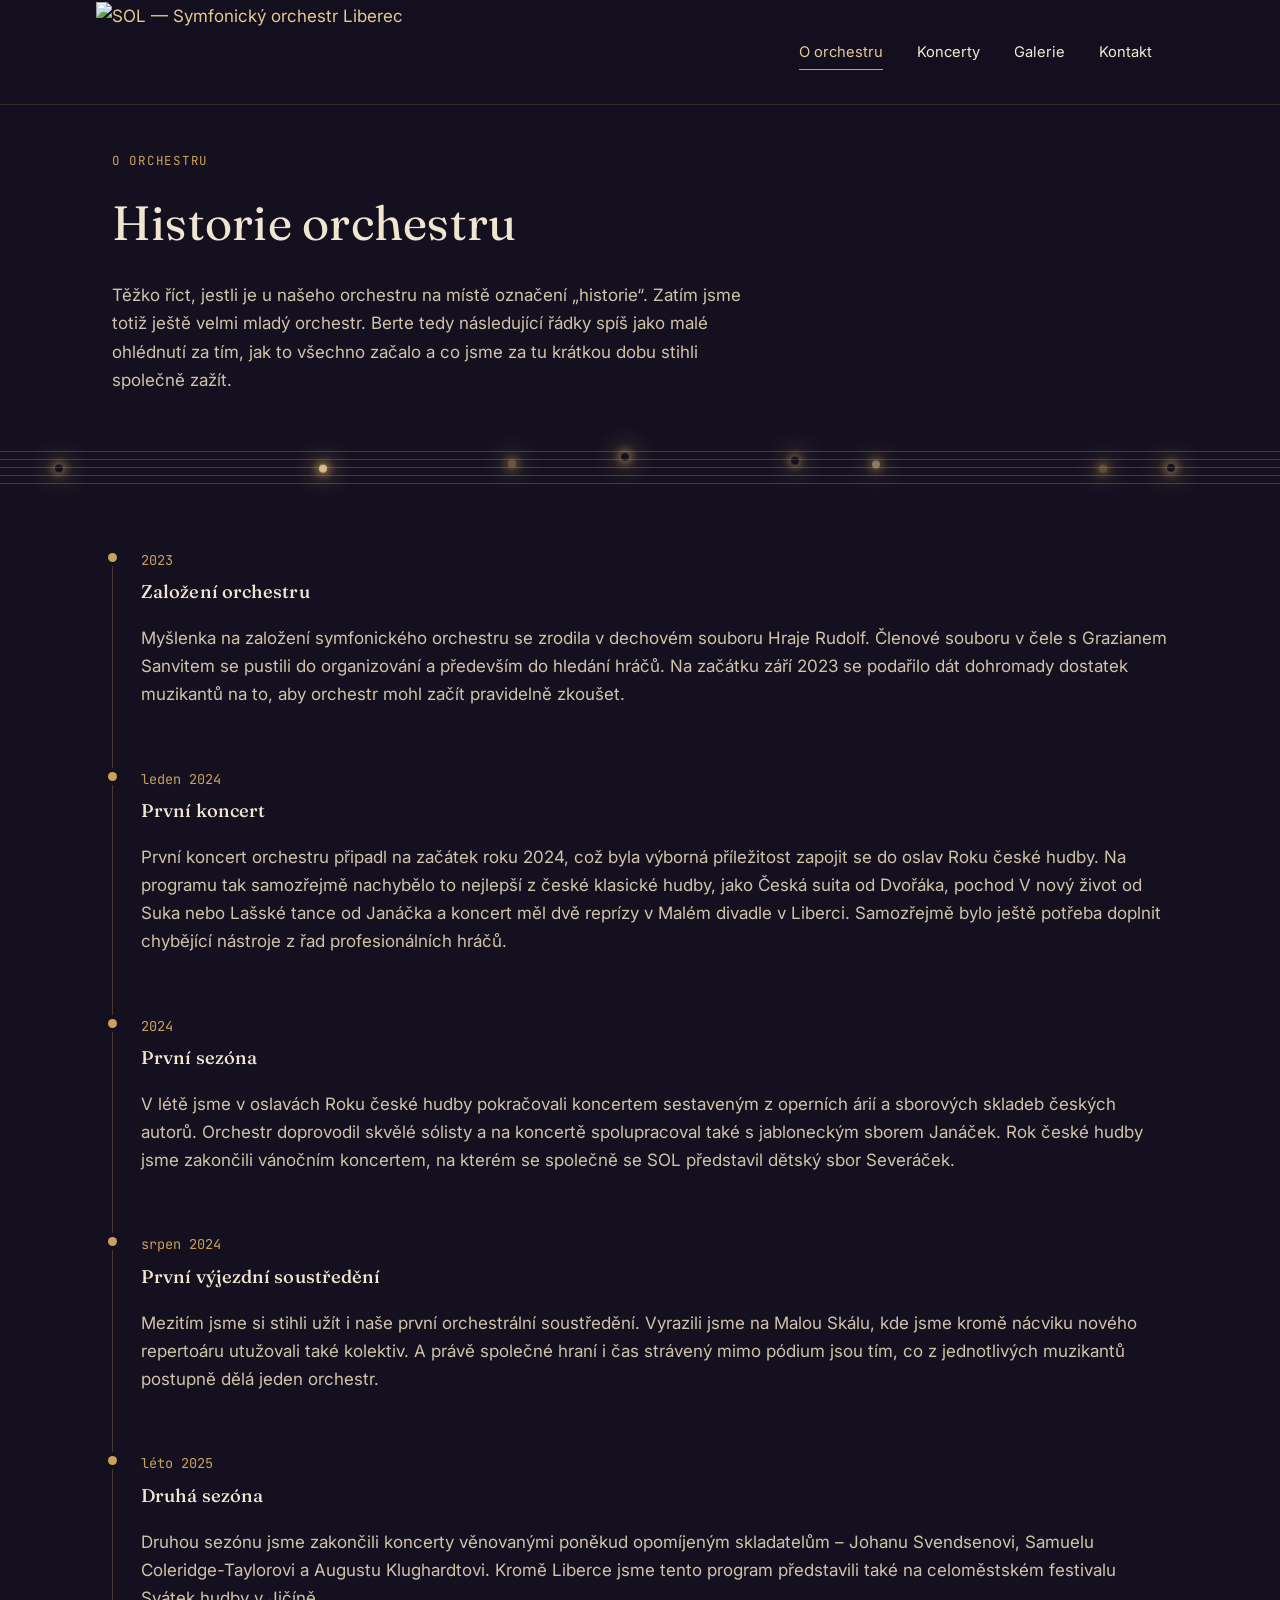
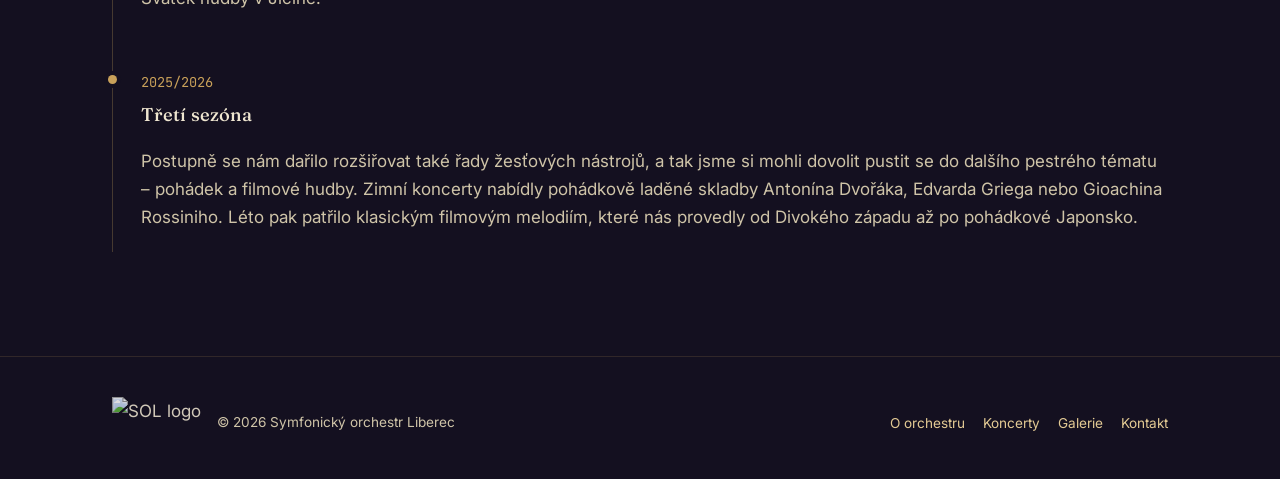
==== historie.html @ 31f2cf63 "Add files via upload" ====
<!DOCTYPE html>
<html lang="cs">
<head>
<meta charset="UTF-8">
<meta name="viewport" content="width=device-width, initial-scale=1.0">
<title>Historie orchestru — Symfonický orchestr Liberec</title>
<link rel="stylesheet" href="style.css">
</head>
<body>

<header class="site">
  <div class="nav-inner">
    <a href="index.html" class="brand"><img src="assets/sol-logo-white.png" alt="SOL — Symfonický orchestr Liberec" class="logo"></a>
    <nav class="primary">
      <ul>
        <li class="has-dropdown open">
          <a href="o-nas.html" class="nav-link current">O orchestru</a>
          <ul class="dropdown">
            <li><a href="o-nas.html">O nás</a></li>
            <li><a href="historie.html" class="current">Historie orchestru</a></li>
            <li><a href="repertoar.html">Repertoár</a></li>
            <li><a href="dirigent.html">Dirigent</a></li>
            <li><a href="clenove.html">Členové</a></li>
          </ul>
        </li>
        <li><a href="koncerty.html" class="nav-link">Koncerty</a></li>
        <li><a href="galerie.html" class="nav-link">Galerie</a></li>
        <li><a href="kontakt.html" class="nav-link">Kontakt</a></li>
      </ul>
    </nav>
    <button class="nav-toggle" aria-label="Otevřít menu" aria-expanded="false">☰</button>
  </div>
</header>

<section class="tight">
  <div class="wrap">
    <span class="eyebrow">O orchestru</span>
    <h1 style="font-size: clamp(2.1rem, 4vw, 3rem); margin-top: 10px;">Historie orchestru</h1>
    <p style="max-width: 60ch; margin-top: 16px;">Těžko říct, jestli je u našeho orchestru na místě označení „historie“. Zatím jsme totiž ještě velmi mladý orchestr. Berte tedy následující řádky spíš jako malé ohlédnutí za tím, jak to všechno začalo a co jsme za tu krátkou dobu stihli společně zažít.</p>
  </div>
</section>

<div class="staff">
      <span class="note tone-a" style="--intensity:0.89; left:7.3%; top:18px;" data-speed="0.71"></span>
      <span class="note tone-c" style="--intensity:0.79; left:32.8%; top:10px;" data-speed="1.26"></span>
      <span class="note tone-c" style="--intensity:0.84; left:73.6%; top:14px;" data-speed="1.23"></span>
      <span class="note tone-c" style="--intensity:0.51; left:85.4%; top:12px;" data-speed="0.72"></span>
      <span class="note tone-c" style="--intensity:0.79; left:100.3%; top:22px;" data-speed="0.76"></span>
    </div>

<section>
  <div class="wrap">
    <div class="timeline">
      <div class="tl-item">
        <span class="year">2023</span>
        <h3>Založení orchestru</h3>
        <p>Myšlenka na založení symfonického orchestru se zrodila v dechovém souboru Hraje Rudolf. Členové souboru v čele s Grazianem Sanvitem se pustili do organizování a především do hledání hráčů. Na začátku září 2023 se podařilo dát dohromady dostatek muzikantů na to, aby orchestr mohl začít pravidelně zkoušet.</p>
      </div>
      <div class="tl-item">
        <span class="year">leden 2024</span>
        <h3>První koncert</h3>
        <p>První koncert orchestru připadl na začátek roku 2024, což byla výborná příležitost zapojit se do oslav Roku české hudby. Na programu tak samozřejmě nachybělo to nejlepší z české klasické hudby, jako Česká suita od Dvořáka, pochod V nový život od Suka nebo Lašské tance od Janáčka a koncert měl dvě reprízy v Malém divadle v Liberci. Samozřejmě bylo ještě potřeba doplnit chybějící nástroje z řad profesionálních hráčů.</p>
      </div>
      <div class="tl-item">
        <span class="year">2024</span>
        <h3>První sezóna</h3>
        <p>V létě jsme v oslavách Roku české hudby pokračovali koncertem sestaveným z operních árií a sborových skladeb českých autorů. Orchestr doprovodil skvělé sólisty a na koncertě spolupracoval také s jabloneckým sborem Janáček. Rok české hudby jsme zakončili vánočním koncertem, na kterém se společně se SOL představil dětský sbor Severáček.</p>
      </div>
      <div class="tl-item">
        <span class="year">srpen 2024</span>
        <h3>První výjezdní soustředění</h3>
        <p>Mezitím jsme si stihli užít i naše první orchestrální soustředění. Vyrazili jsme na Malou Skálu, kde jsme kromě nácviku nového repertoáru utužovali také kolektiv. A právě společné hraní i čas strávený mimo pódium jsou tím, co z jednotlivých muzikantů postupně dělá jeden orchestr.</p>
      </div>
      <div class="tl-item">
        <span class="year">léto 2025</span>
        <h3>Druhá sezóna</h3>
        <p>Druhou sezónu jsme zakončili koncerty věnovanými poněkud opomíjeným skladatelům – Johanu Svendsenovi, Samuelu Coleridge-Taylorovi a Augustu Klughardtovi. Kromě Liberce jsme tento program představili také na celoměstském festivalu Svátek hudby v Jičíně.</p>
      </div>
      <div class="tl-item">
        <span class="year">2025/2026</span>
        <h3>Třetí sezóna</h3>
        <p>Postupně se nám dařilo rozšiřovat také řady žesťových nástrojů, a tak jsme si mohli dovolit pustit se do dalšího pestrého tématu – pohádek a filmové hudby. Zimní koncerty nabídly pohádkově laděné skladby Antonína Dvořáka, Edvarda Griega nebo Gioachina Rossiniho. Léto pak patřilo klasickým filmovým melodiím, které nás provedly od Divokého západu až po pohádkové Japonsko.</p>
      </div>
    </div>
  </div>
</section>

<footer class="site">
  <div class="wrap footer-inner">
    <div style="display:flex; align-items:center; gap:16px;">
      <img src="assets/sol-logo-white.png" alt="SOL logo" class="footer-logo">
      <p>© 2026 Symfonický orchestr Liberec</p>
    </div>
    <ul class="footer-links">
      <li><a href="historie.html">O orchestru</a></li>
      <li><a href="koncerty.html">Koncerty</a></li>
      <li><a href="galerie.html">Galerie</a></li>
      <li><a href="kontakt.html">Kontakt</a></li>
    </ul>
  </div>
</footer>

<script src="script.js"></script>
</body>
</html>
---- style.css ----
/* ==========================================================================
   Symfonický orchestr Liberec — design system
   ========================================================================== */

@import url('https://fonts.googleapis.com/css2?family=Fraunces:opsz,wght,ital@9..144,300..700,0,1&family=Inter:wght@400;500;600&family=JetBrains+Mono:wght@400;500&display=swap');

:root {
  --ink: #141020;
  --ink-2: #1c1729;
  --ink-3: #241e34;
  --velvet: #7a2230;
  --velvet-light: #9c3a48;
  --brass: #c9a15a;
  --brass-light: #e3ca94;
  --parchment: #f3ead4;
  --parchment-dim: #cfc4a8;
  --ivory: #efe6d0;

  --display: 'Fraunces', 'Iowan Old Style', Georgia, serif;
  --body: 'Inter', -apple-system, sans-serif;
  --mono: 'JetBrains Mono', 'SFMono-Regular', monospace;

  --max: 1120px;
}

* { box-sizing: border-box; }

img { max-width: 100%; height: auto; display: block; }

html { scroll-behavior: smooth; }

body {
  margin: 0;
  background: var(--ink);
  color: var(--parchment);
  font-family: var(--body);
  font-size: 17px;
  line-height: 1.65;
  -webkit-font-smoothing: antialiased;
}

h1, h2, h3, h4 {
  font-family: var(--display);
  font-weight: 500;
  letter-spacing: 0.005em;
  color: var(--ivory);
  margin: 0 0 0.4em;
}

h1 { font-weight: 400; }

a { color: var(--brass-light); text-decoration: none; }
a:hover { text-decoration: underline; }
a:focus-visible, button:focus-visible, input:focus-visible, textarea:focus-visible {
  outline: 2px solid var(--brass);
  outline-offset: 3px;
}

p { color: var(--parchment-dim); }

.eyebrow {
  font-family: var(--mono);
  font-size: 0.78rem;
  letter-spacing: 0.14em;
  text-transform: uppercase;
  color: var(--brass);
}

.wrap {
  max-width: var(--max);
  margin: 0 auto;
  padding: 0 32px;
}

@media (max-width: 640px) {
  .wrap { padding: 0 20px; }
}

/* ---------- staff-line signature motif ---------- */
/* A five-line musical staff, used as a section divider — full width, edge
   to edge. A scatter of brass note-dots, lit like little stage lights at
   varying intensities, marks the crossing. */
.staff {
  position: relative;
  height: 34px;
  margin: 0;
  width: 100%;
}
.staff::before {
  content: "";
  position: absolute;
  inset: 0;
  background-image: repeating-linear-gradient(
    to bottom,
    rgba(201, 161, 90, 0.3) 0px,
    rgba(201, 161, 90, 0.3) 1px,
    transparent 1px,
    transparent 8px
  );
}
.staff .note {
  position: absolute;
  width: 8px;
  height: 8px;
  border-radius: 50%;
  transform: translate(-50%, 0);
  will-change: transform, opacity;
  opacity: var(--intensity, 1);
  box-shadow: 0 0 9px 3px rgba(201,161,90,0.7), 0 0 26px 9px rgba(201,161,90,0.32);
  animation: note-flicker var(--dur, 3.4s) ease-in-out infinite;
  animation-delay: var(--delay, 0s);
}
@keyframes note-flicker {
  0%, 100% { opacity: calc(var(--intensity, 1) * 0.62); }
  50% { opacity: var(--intensity, 1); }
}
.staff .note.tone-a { background: var(--brass); }
.staff .note.tone-b { background: var(--brass-light); }
.staff .note.tone-c { background: #a9834c; }

/* ---------- header / nav ---------- */
header.site {
  position: sticky;
  top: 0;
  z-index: 40;
  background: rgba(20, 16, 32, 0.92);
  backdrop-filter: blur(6px);
  border-bottom: 1px solid rgba(201,161,90,0.18);
}
.nav-inner {
  max-width: var(--max);
  margin: 0 auto;
  padding: 0 32px;
  display: flex;
  align-items: center;
  justify-content: space-between;
  height: 104px;
}
.brand {
  display: flex;
  align-items: center;
  margin-left: -16px;
}
.brand:hover { text-decoration: none; }
.brand .logo {
  height: 100px;
  width: auto;
  display: block;
}
.footer-logo {
  height: 50px;
  width: auto;
  opacity: 0.85;
}

nav.primary { display: flex; align-items: center; gap: 6px; }
nav.primary > ul { list-style: none; display: flex; gap: 2px; margin: 0; padding: 0; }
nav.primary a.nav-link {
  display: inline-block;
  padding: 10px 16px;
  font-size: 0.92rem;
  color: var(--parchment);
  border-radius: 3px;
  position: relative;
}
nav.primary a.nav-link:hover { color: var(--brass-light); text-decoration: none; }
nav.primary a.nav-link.current { color: var(--brass-light); }
nav.primary a.nav-link.current::after {
  content: "";
  position: absolute;
  left: 16px; right: 16px; bottom: 4px;
  height: 1px;
  background: var(--brass);
}

.has-dropdown { position: relative; }
.dropdown {
  position: absolute;
  top: calc(100% + 6px);
  left: 0;
  min-width: 210px;
  background: var(--ink-2);
  border: 1px solid rgba(201,161,90,0.22);
  border-radius: 6px;
  padding: 6px;
  list-style: none;
  margin: 0;
  opacity: 0;
  visibility: hidden;
  transform: translateY(-4px);
  transition: opacity 0.15s ease, transform 0.15s ease, visibility 0.15s;
  box-shadow: 0 12px 28px rgba(0,0,0,0.45);
}
.has-dropdown:hover .dropdown,
.has-dropdown:focus-within .dropdown {
  opacity: 1; visibility: visible; transform: translateY(0);
}
.dropdown a {
  display: block;
  padding: 9px 12px;
  font-size: 0.88rem;
  border-radius: 4px;
  color: var(--parchment);
}
.dropdown a:hover { background: rgba(201,161,90,0.12); text-decoration: none; color: var(--brass-light); }
.dropdown a.current { color: var(--brass-light); }

.nav-toggle { display: none; }

@media (max-width: 860px) {
  nav.primary > ul { display: none; }
  .nav-toggle {
    display: inline-flex;
    align-items: center;
    justify-content: center;
    width: 40px; height: 40px;
    background: transparent;
    border: 1px solid rgba(201,161,90,0.3);
    border-radius: 4px;
    color: var(--brass-light);
    font-size: 1.1rem;
    cursor: pointer;
  }
  nav.primary.open > ul {
    display: flex;
    flex-direction: column;
    position: absolute;
    top: 104px; left: 0; right: 0;
    background: var(--ink-2);
    border-bottom: 1px solid rgba(201,161,90,0.2);
    padding: 10px 16px 18px;
    gap: 0;
  }
  .dropdown { position: static; opacity: 1; visibility: visible; transform: none; display: none; box-shadow: none; margin-top: 2px;}
  .has-dropdown.open .dropdown { display: block; }
}

/* ---------- hero ---------- */
.hero-pin {
  position: relative;
  height: 200vh;
}
.hero {
  position: sticky;
  top: 104px;
  height: calc(100vh - 104px);
  min-height: 460px;
  display: flex;
  align-items: center;
  padding: 40px 0;
  overflow: hidden;
}
.hero > .wrap { width: 100%; }
/* Sits inside the hero only — absolutely positioned within it, so it
   never travels beyond the hero section as the page scrolls. */
.hero-staff {
  position: absolute;
  left: 0; right: 0; top: 40%;
  height: 96px;
  opacity: 0.68;
  pointer-events: none;
}
.hero-staff::before {
  content: "";
  position: absolute; inset: 0;
  background-image: repeating-linear-gradient(
    to bottom, rgba(201,161,90,0.3) 0, rgba(201,161,90,0.3) 1px,
    transparent 1px, transparent 20px
  );
  background-size: 100% 80px;
}
.hero-note {
  position: absolute;
  width: 9px; height: 9px;
  border-radius: 50%;
  background: var(--brass);
  box-shadow: 0 0 8px 2px rgba(201,161,90,0.6), 0 0 22px 7px rgba(201,161,90,0.28);
  will-change: transform, opacity;
}
.js .hero-note { opacity: 0; }
.hero-note.tone-b {
  background: var(--brass-light);
  box-shadow: 0 0 8px 2px rgba(227,201,148,0.65), 0 0 22px 7px rgba(227,201,148,0.3);
}
.hero-note.tone-c {
  background: #a9834c;
  box-shadow: 0 0 7px 2px rgba(169,131,76,0.55), 0 0 18px 6px rgba(169,131,76,0.24);
}
.hero-note.is-visible {
  animation: twinkle 3.2s ease-in-out infinite;
}
@keyframes twinkle {
  0%, 100% { opacity: 0.62; }
  50% { opacity: 1; }
}
.js .hero-photo {
  opacity: 0;
}
.hero-grid {
  display: grid;
  grid-template-columns: 1fr minmax(340px, 600px);
  gap: 56px;
  align-items: center;
}
.hero-content { position: relative; }

.hero-photo { position: relative; will-change: transform, opacity; }
.frame-shape {
  position: relative;
  border-radius: 0;
  overflow: hidden;
  box-shadow:
    0 32px 70px -12px rgba(0, 0, 0, 0.6),
    0 14px 30px -8px rgba(0, 0, 0, 0.45),
    0 0 44px rgba(201, 161, 90, 0.12);
}
.frame-shape img {
  width: 100%;
  height: auto;
  display: block;
  filter: grayscale(12%) sepia(10%) saturate(120%) brightness(0.88) contrast(1.06);
}
.frame-shape::after {
  content: "";
  position: absolute;
  inset: 0;
  background:
    linear-gradient(200deg, rgba(20,16,32,0.05) 30%, rgba(20,16,32,0.55) 100%),
    linear-gradient(0deg, rgba(122,34,43,0.16), transparent 55%);
  pointer-events: none;
}
.frame-label {
  font-family: var(--mono);
  font-size: 0.75rem;
  letter-spacing: 0.06em;
  color: var(--brass);
  text-align: center;
  line-height: 1.6;
  padding: 14px;
}

@media (max-width: 860px) {
  .hero-pin { height: auto; }
  .hero { position: relative; top: 0; height: auto; min-height: 0; display: block; padding: 56px 0 40px; }
  .hero-grid { grid-template-columns: 1fr; gap: 32px; }
  .hero-photo { max-width: 340px; margin: 0 auto; order: -1; }
}
.hero h1 {
  font-size: clamp(2.6rem, 5.6vw, 4.4rem);
  line-height: 1.04;
  margin: 14px 0 20px;
}
.hero p.lede {
  font-size: 1.12rem;
  max-width: 54ch;
  color: var(--parchment-dim);
}
.hero-ctas { display: flex; gap: 14px; margin-top: 32px; flex-wrap: wrap; }

.btn {
  display: inline-block;
  font-family: var(--body);
  font-size: 0.92rem;
  font-weight: 500;
  padding: 13px 24px;
  border-radius: 3px;
  border: 1px solid transparent;
  cursor: pointer;
}
.btn:hover { text-decoration: none; }
.btn-primary { background: var(--brass); color: var(--ink); }
.btn-primary:hover { background: var(--brass-light); }
.btn-ghost { border-color: rgba(201,161,90,0.4); color: var(--parchment); }
.btn-ghost:hover { border-color: var(--brass); color: var(--brass-light); }

@media (max-width: 640px) {
  .hero { padding: 56px 0 40px; }
  .hero-staff { display: none; }
}

/* ---------- sections & cards ---------- */
section { padding: 64px 0; }
section.tight { padding: 40px 0; }
section.alt { background: var(--ink-2); }

@media (min-width: 861px) {
  .vh-section {
    min-height: calc(100vh - 104px);
    display: flex;
    align-items: center;
  }
  .vh-section > .wrap { width: 100%; }
}

.section-head { max-width: 640px; margin-bottom: 40px; }
.section-head h2 { font-size: clamp(1.7rem, 3vw, 2.3rem); }

.grid-3 { display: grid; grid-template-columns: repeat(3, 1fr); gap: 24px; }
.grid-2 { display: grid; grid-template-columns: repeat(2, 1fr); gap: 24px; }
@media (max-width: 860px) {
  .grid-3, .grid-2 { grid-template-columns: 1fr; }
}

.card {
  background: var(--ink-2);
  border: 1px solid rgba(201,161,90,0.14);
  border-radius: 6px;
  padding: 28px;
}
.card h3 { font-size: 1.15rem; margin-bottom: 10px; }
.card .eyebrow { display: block; margin-bottom: 10px; }
.card p { margin: 0; font-size: 0.95rem; }
.card a.card-link { display: inline-block; margin-top: 16px; font-size: 0.88rem; }

/* concert / programme listing */
.concert { border-top: 1px solid rgba(201,161,90,0.16); }
.concert:last-child { border-bottom: 1px solid rgba(201,161,90,0.16); }
.concert-toggle {
  display: grid;
  grid-template-columns: 108px 1fr auto;
  gap: 22px;
  align-items: start;
  width: 100%;
  padding: 26px 0;
  background: none;
  border: none;
  appearance: none;
  cursor: pointer;
  text-align: left;
  font: inherit;
  color: inherit;
}
.concert .date {
  font-family: var(--mono);
  color: var(--brass);
  font-size: 0.85rem;
  line-height: 1.5;
  white-space: nowrap;
}
.concert .date strong { display: block; font-size: 1.7rem; color: var(--ivory); font-family: var(--display); font-weight: 400; }
.concert h3 { font-size: 1.2rem; margin-bottom: 6px; }
.concert .venue { font-family: var(--mono); font-size: 0.8rem; color: var(--parchment-dim); }
.concert-chevron {
  align-self: center;
  color: var(--brass);
  font-size: 1rem;
  transition: transform 0.25s ease;
}
.concert-toggle[aria-expanded="true"] .concert-chevron { transform: rotate(180deg); }
.concert-detail {
  max-height: 0;
  overflow: hidden;
  transition: max-height 0.3s ease;
}
.concert-detail p {
  max-width: 62ch;
  padding: 0 0 24px;
  margin: 0;
  font-size: 0.92rem;
}
@media (max-width: 640px) { .concert-detail p { padding-left: 0; } }
.concert.past { opacity: 0.6; }

@media (max-width: 640px) {
  .concert-toggle { grid-template-columns: 1fr auto; gap: 8px 16px; }
  .concert-toggle .date { grid-column: 1 / 2; }
  .concert-toggle .concert-chevron { grid-row: 1; }
}

/* programme / repertoire */
.programme-group { margin-bottom: 40px; }
.programme-group h3 { font-size: 1.05rem; color: var(--brass-light); font-family: var(--mono); text-transform: uppercase; letter-spacing: 0.08em; font-weight: 500; margin-bottom: 10px;}
.piece {
  display: flex;
  align-items: baseline;
  justify-content: space-between;
  gap: 16px;
  padding: 5px 0;
}
.piece .title-line {
  overflow: hidden;
  text-overflow: ellipsis;
  white-space: nowrap;
  font-size: 0.94rem;
}
.piece .work { font-family: var(--display); color: var(--ivory); }
.piece .composer { color: var(--parchment-dim); }
.piece .opus { font-family: var(--mono); font-size: 0.74rem; color: var(--brass); white-space: nowrap; flex-shrink: 0; }

/* timeline (historie) */
.timeline { position: relative; padding-left: 28px; border-left: 1px solid rgba(201,161,90,0.28); }
.tl-item { position: relative; padding-bottom: 42px; }
.tl-item:last-child { padding-bottom: 4px; }
.tl-item::before {
  content: "";
  position: absolute;
  left: -33px; top: 4px;
  width: 9px; height: 9px;
  border-radius: 50%;
  background: var(--brass);
  box-shadow: 0 0 0 4px var(--ink);
}
.tl-item .year { font-family: var(--mono); color: var(--brass); font-size: 0.85rem; display: block; margin-bottom: 6px; }
.tl-item h3 { font-size: 1.15rem; margin-bottom: 6px; }

/* members */
.section-group { margin-bottom: 40px; }
.section-group h3 { font-family: var(--mono); text-transform: uppercase; letter-spacing: 0.08em; font-size: 0.95rem; color: var(--brass-light); margin-bottom: 16px; font-weight: 500;}
.member-list { list-style: none; margin: 0; padding: 0; display: grid; grid-template-columns: repeat(3, 1fr); gap: 4px 24px; }
.member-list li { padding: 3px 0; color: var(--parchment); font-size: 0.88rem; }
@media (max-width: 700px) { .member-list { grid-template-columns: 1fr 1fr; } }
@media (max-width: 480px) { .member-list { grid-template-columns: 1fr; } }

/* gallery */
.gallery { display: grid; grid-template-columns: repeat(3, 1fr); gap: 16px; }
@media (max-width: 760px) { .gallery { grid-template-columns: repeat(2, 1fr); } }
@media (max-width: 480px) { .gallery { grid-template-columns: 1fr; } }
.gallery figure { margin: 0; }
.gallery .frame {
  aspect-ratio: 4/3;
  width: 100%;
  border-radius: 0;
  border: none;
  appearance: none;
  background: linear-gradient(155deg, var(--ink-3), var(--ink-2));
  display: flex;
  align-items: center;
  justify-content: center;
  color: var(--brass);
  font-family: var(--mono);
  font-size: 0.72rem;
  letter-spacing: 0.05em;
  text-align: center;
  padding: 0;
  cursor: pointer;
  overflow: hidden;
  position: relative;
}
.gallery .frame img {
  width: 100%;
  height: 100%;
  object-fit: cover;
  display: block;
}
.gallery figcaption { margin-top: 8px; font-size: 0.85rem; color: var(--parchment-dim); }

/* lightbox */
.lightbox {
  position: fixed;
  inset: 0;
  background: rgba(10, 8, 16, 0.9);
  display: flex;
  align-items: center;
  justify-content: center;
  padding: 48px;
  z-index: 100;
  opacity: 0;
  visibility: hidden;
  transition: opacity 0.2s ease;
}
.lightbox.open { opacity: 1; visibility: visible; }
.lightbox-img {
  max-width: 90vw;
  max-height: 88vh;
  object-fit: contain;
  display: block;
}
.lightbox-close {
  position: absolute;
  top: 22px; right: 26px;
  width: 44px; height: 44px;
  border-radius: 50%;
  border: 1px solid rgba(255,255,255,0.3);
  background: rgba(0,0,0,0.4);
  color: var(--parchment);
  font-size: 1.6rem;
  line-height: 1;
  display: flex;
  align-items: center;
  justify-content: center;
  cursor: pointer;
}
.lightbox-close:hover { border-color: var(--brass); color: var(--brass-light); }

/* contact */
.contact-grid { display: grid; grid-template-columns: 1fr 1fr; gap: 48px; }
@media (max-width: 800px) { .contact-grid { grid-template-columns: 1fr; } }
.info-row { padding: 16px 0; border-top: 1px solid rgba(201,161,90,0.16); }
.info-row:last-child { border-bottom: 1px solid rgba(201,161,90,0.16); }
.info-row .eyebrow { display: block; margin-bottom: 4px; }
.info-row p { margin: 0; color: var(--ivory); }

form.contact { display: flex; flex-direction: column; gap: 16px; }
.field { display: flex; flex-direction: column; gap: 6px; }
.field label { font-family: var(--mono); font-size: 0.75rem; letter-spacing: 0.08em; text-transform: uppercase; color: var(--brass); }
.field input, .field textarea {
  background: var(--ink-2);
  border: 1px solid rgba(201,161,90,0.28);
  border-radius: 4px;
  padding: 12px 14px;
  color: var(--parchment);
  font-family: var(--body);
  font-size: 0.95rem;
  resize: vertical;
}
.field input:focus, .field textarea:focus { border-color: var(--brass); outline: none; }

/* quote / dirigent */
/* welcome letter / signature — used in the hero */
.center-hero {
  margin: 0 auto;
  text-align: center;
}
.letter-lede {
  font-size: 1.28rem;
  line-height: 1.75;
  color: var(--ivory);
  max-width: 62ch;
  margin: 0 auto;
}
.center-hero .hero-ctas { justify-content: center; }

.signature { margin-top: 38px; }
.signature .from {
  display: block;
  font-family: var(--body);
  font-size: 0.95rem;
  color: var(--parchment-dim);
  margin-bottom: 4px;
}
.name {
  display: flex;
  flex-direction: column;
  align-items: center;
}
.name-line {
  display: block;
  font-family: var(--display);
  font-style: normal;
  font-weight: 400;
  letter-spacing: 0.005em;
  color: var(--ivory);
  font-size: clamp(2.3rem, 6vw, 4.6rem);
  line-height: 1.05;
}
.line-1 { transform: translateX(-5%); }
.line-2 { transform: translateX(7%); margin-top: -0.05em; }
.line-3 { transform: translateX(-3%); margin-top: -0.05em; }

@media (max-width: 640px) {
  .name-line { transform: none !important; }
}

.quote {
  font-family: var(--display);
  font-style: italic;
  font-size: 1.5rem;
  color: var(--ivory);
  line-height: 1.5;
  border-left: 2px solid var(--brass);
  padding-left: 24px;
  margin: 32px 0;
}
.quote cite { display: block; margin-top: 12px; font-family: var(--mono); font-style: normal; font-size: 0.78rem; color: var(--brass); text-transform: uppercase; letter-spacing: 0.06em; }

.person-header { display: flex; gap: 28px; align-items: flex-start; flex-wrap: wrap; }
.person-photo {
  width: 260px; height: 260px;
  border-radius: 0;
  background: var(--ink-2);
  flex-shrink: 0;
  display: flex; align-items: center; justify-content: center;
  color: var(--brass-light);
  font-family: var(--mono);
  font-size: 0.7rem;
  text-align: center;
  position: relative;
  overflow: hidden;
}
.person-photo img {
  width: 100%;
  height: 100%;
  object-fit: cover;
  display: block;
  filter: grayscale(15%) brightness(0.92) contrast(1.08);
}
.person-photo img + .photo-tint {
  content: "";
  position: absolute;
  inset: 0;
  background: linear-gradient(200deg, rgba(20,16,32,0.05) 35%, rgba(20,16,32,0.55) 100%);
  pointer-events: none;
}

/* footer */
footer.site {
  border-top: 1px solid rgba(201,161,90,0.16);
  padding: 40px 0 32px;
  margin-top: 40px;
}
.footer-inner { display: flex; justify-content: space-between; flex-wrap: wrap; gap: 20px; align-items: center; }
.footer-inner p { margin: 0; font-size: 0.85rem; }
.footer-links { display: flex; gap: 18px; list-style: none; padding: 0; margin: 0; }
.footer-links a { font-size: 0.85rem; }

.placeholder-note {
  font-family: var(--mono);
  font-size: 0.78rem;
  color: var(--brass);
  background: rgba(201,161,90,0.08);
  border: 1px dashed rgba(201,161,90,0.4);
  border-radius: 6px;
  padding: 12px 16px;
  margin-bottom: 28px;
}
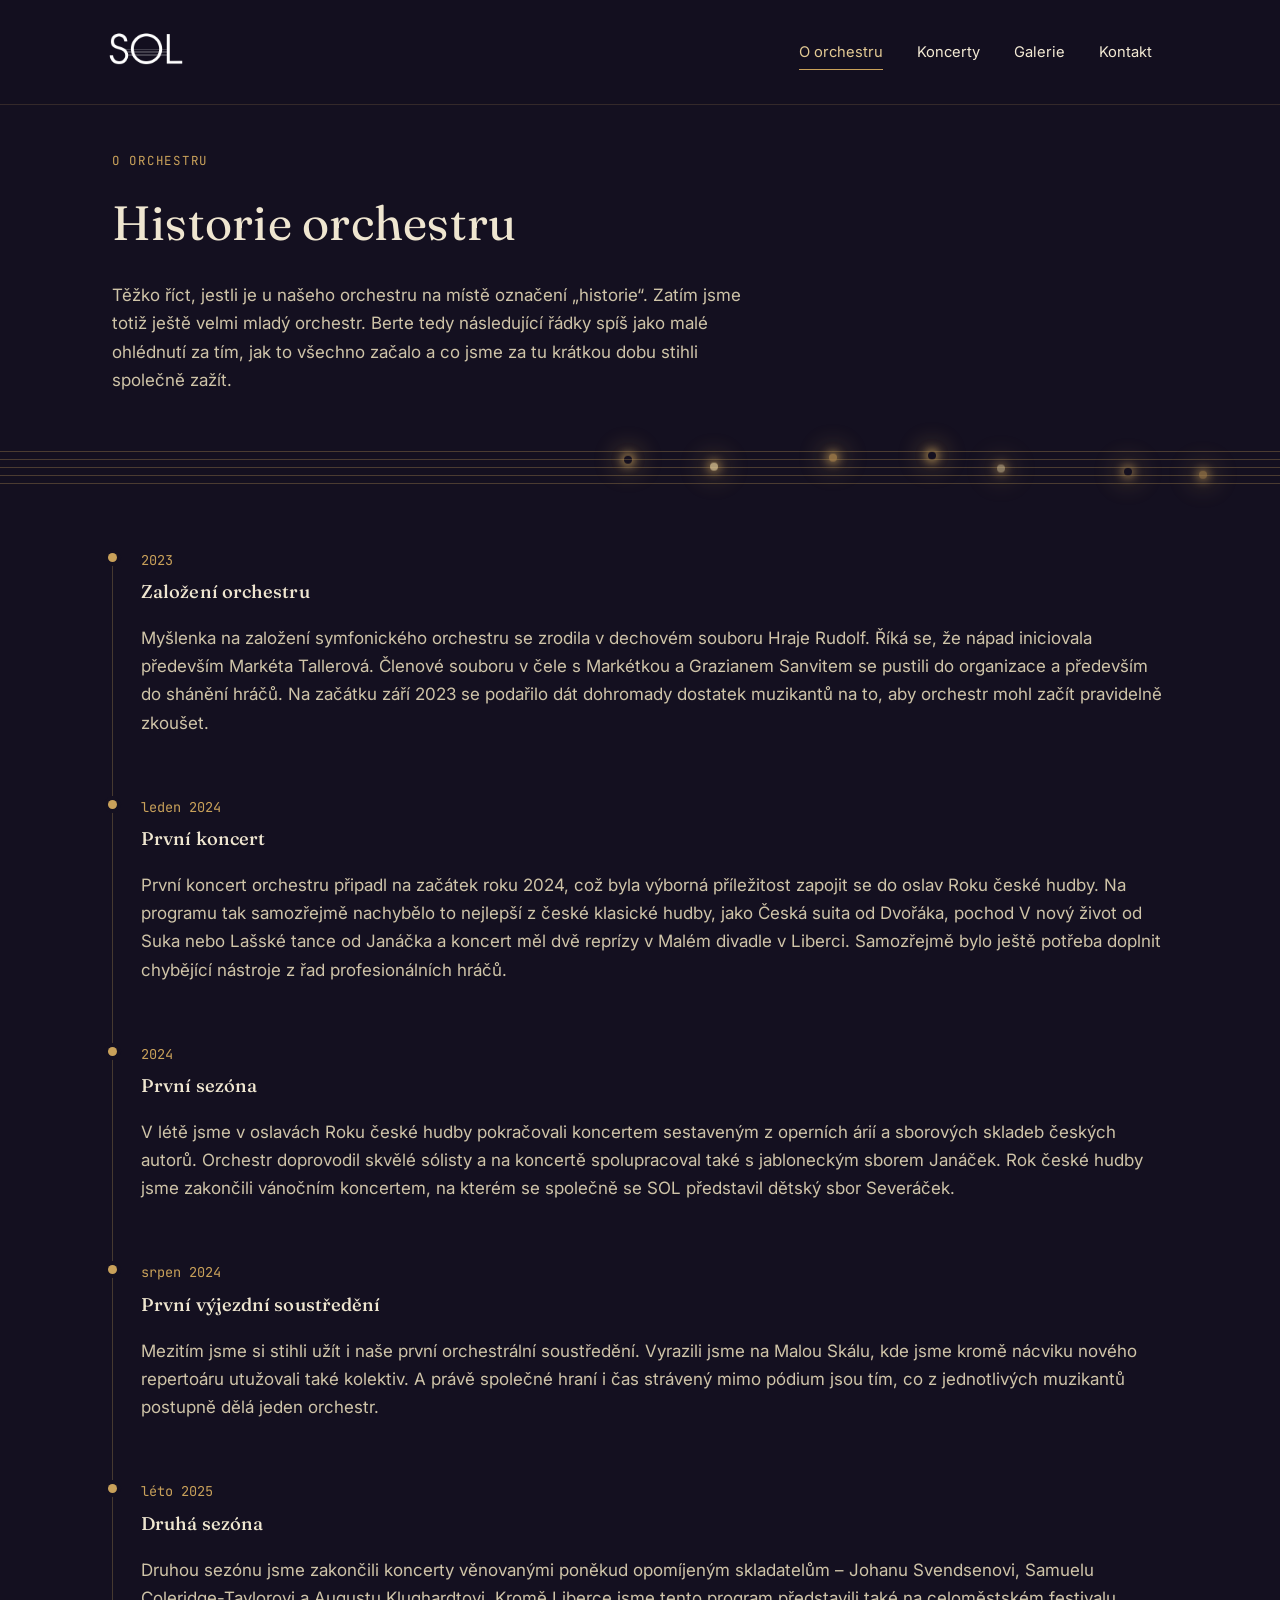
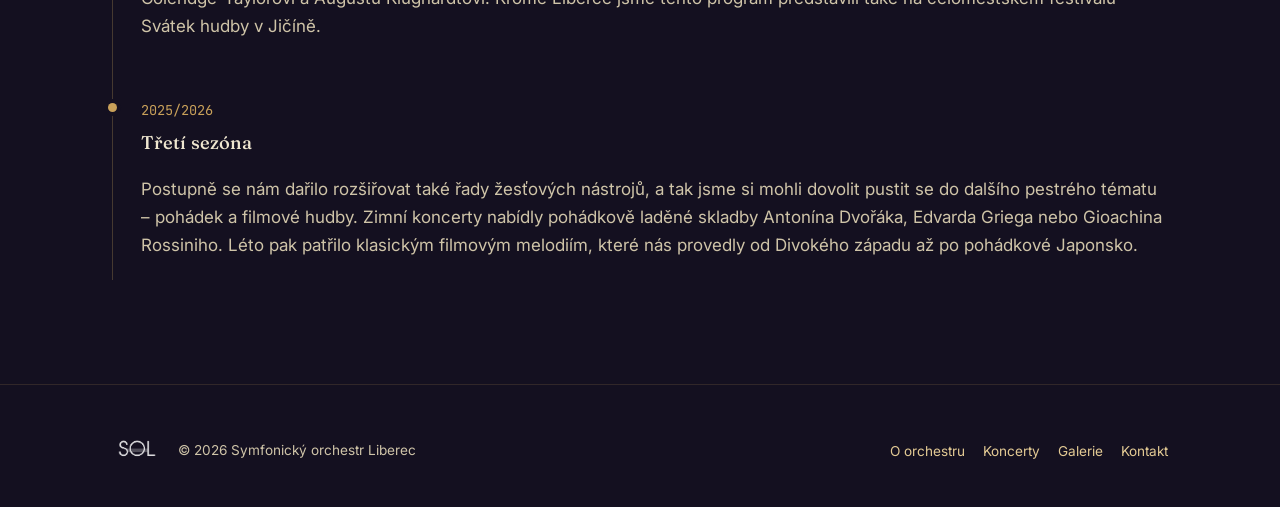
==== commit eea1d324: "Update historie.html" ====
--- a/historie.html
+++ b/historie.html
@@ -54,7 +54,7 @@
       <div class="tl-item">
         <span class="year">2023</span>
         <h3>Založení orchestru</h3>
-        <p>Myšlenka na založení symfonického orchestru se zrodila v dechovém souboru Hraje Rudolf. Členové souboru v čele s Grazianem Sanvitem se pustili do organizování a především do hledání hráčů. Na začátku září 2023 se podařilo dát dohromady dostatek muzikantů na to, aby orchestr mohl začít pravidelně zkoušet.</p>
+        <p>Myšlenka na založení symfonického orchestru se zrodila v dechovém souboru Hraje Rudolf. Říká se, že nápad iniciovala především Markéta Tallerová. Členové souboru v čele s Markétkou a Grazianem Sanvitem se pustili do organizace a především do shánění hráčů. Na začátku září 2023 se podařilo dát dohromady dostatek muzikantů na to, aby orchestr mohl začít pravidelně zkoušet.</p>
       </div>
       <div class="tl-item">
         <span class="year">leden 2024</span>
